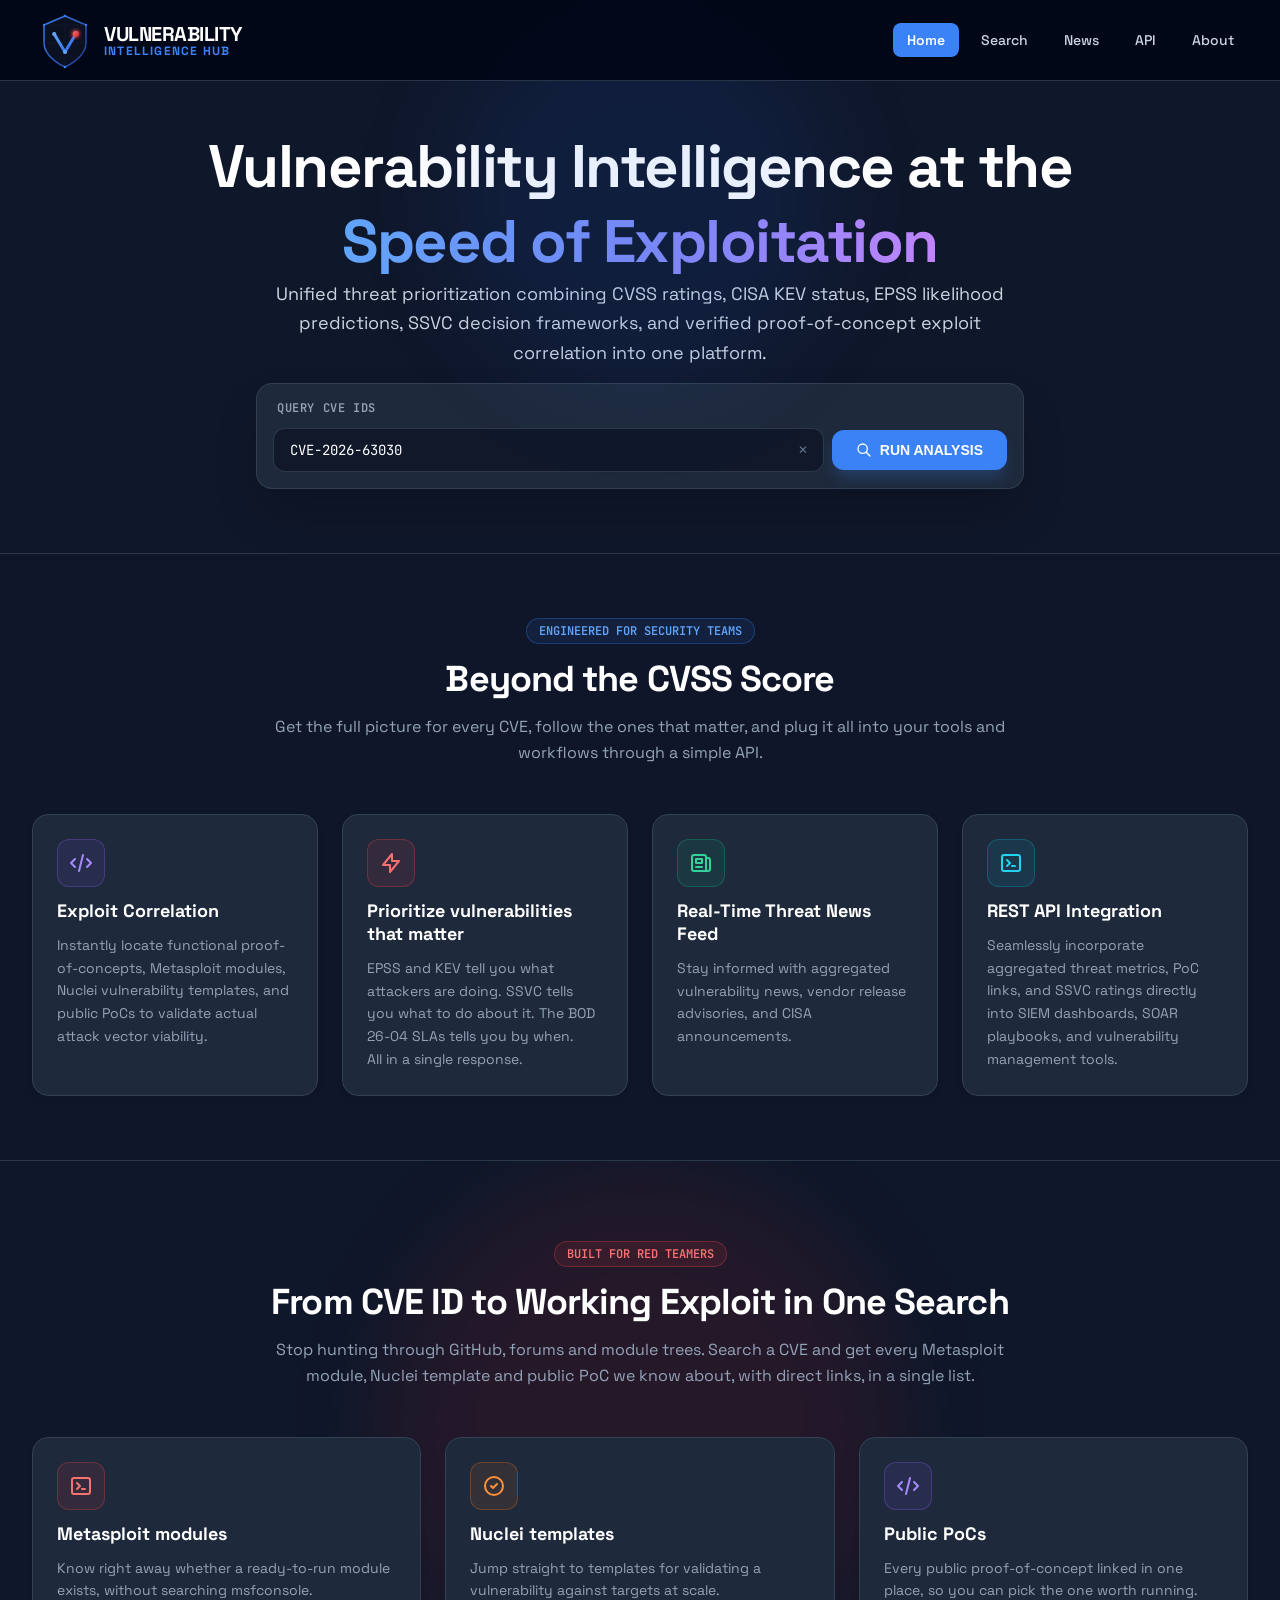
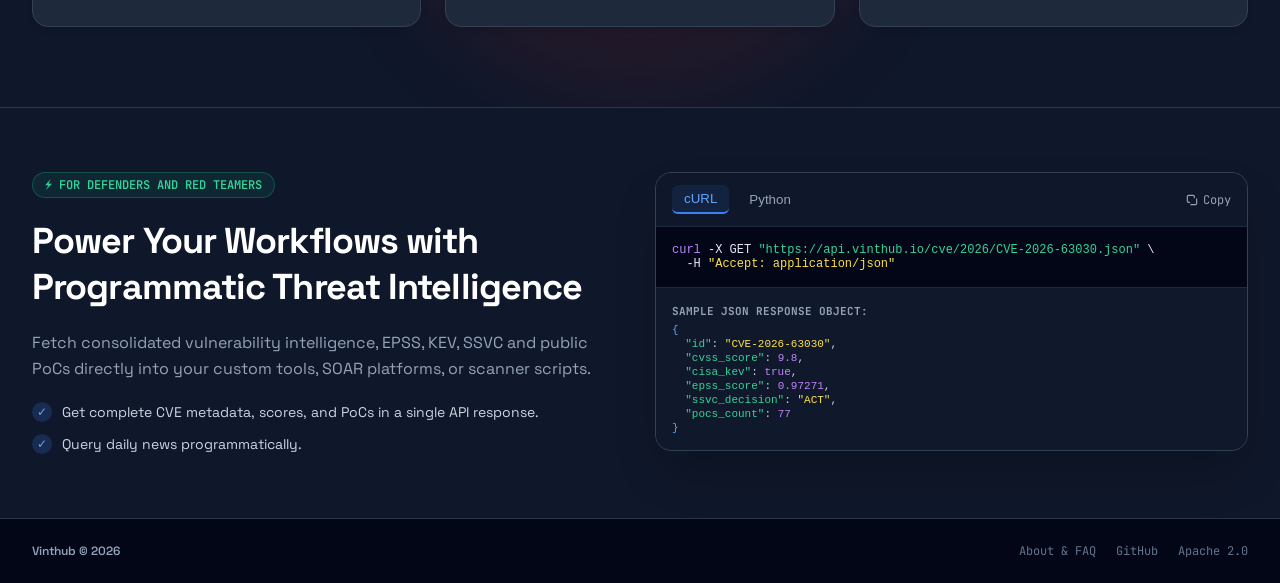
==== index.html @ 7b999d3b "Add files via upload" ====
<!DOCTYPE html>
<html lang="en">
<head>
    <meta charset="UTF-8">
    <meta name="viewport" content="width=device-width, initial-scale=1.0">
    <title>VintHub - Vulnerability Intelligence Hub</title>
    
    <!-- Google Fonts -->
    <link rel="preconnect" href="https://fonts.googleapis.com">
    <link rel="preconnect" href="https://fonts.gstatic.com" crossorigin>
    <link href="https://fonts.googleapis.com/css2?family=Inter:wght@300;400;500;600;700&family=JetBrains+Mono:wght@400;500;600&family=Space+Grotesk:wght@400;500;600;700;800&display=swap" rel="stylesheet">
    
    <!-- External Stylesheet -->
    <link rel="stylesheet" href="style.css">
</head>
<body class="custom-scrollbar" data-page="home">

    <!-- Header is now dynamically injected as the first child of body -->

    <main class="flex-grow">
        <!-- HERO SECTION -->
        <section class="hero-section">
            <!-- Background Accent Glow -->
            <div class="hero-glow"></div>

            <div class="hero-content">

                <!-- Main Headline -->
                <h1>
                    Vulnerability Intelligence at the <span class="gradient-text">Speed of Exploitation</span>
                </h1>

                <!-- Subtitle Benefits -->
                <p class="hero-subtitle">
                    Unified threat prioritization combining CVSS ratings, CISA KEV status, EPSS likelihood predictions, SSVC decision frameworks, and verified proof-of-concept exploit correlation into one platform.
                </p>

                <!-- Interactive Quick Search Bar -->
                <div id="search-section" class="search-section-wrap">
                    <div class="search-card glow-accent">
                        <label for="cve-search-input" class="search-label">
                            Query CVE IDs
                        </label>
                        
                        <div class="search-flex">
                            <div class="input-wrapper">
                                <input id="cve-search-input" type="text" 
                                    placeholder="Enter any text containing CVE IDs (e.g. CVE-2026-63030)..." 
                                    value="CVE-2026-63030"
                                    class="cve-input">
                                <button onclick="clearSearchInput()" class="clear-btn">
                                    ✕
                                </button>
                            </div>

                            <button onclick="executeAnalysis()" class="run-btn">
                                <svg fill="none" stroke="currentColor" viewBox="0 0 24 24">
                                    <path stroke-linecap="round" stroke-linejoin="round" stroke-width="2" d="M21 21l-6-6m2-5a7 7 0 11-14 0 7 7 0 0114 0z"/>
                                </svg>
                                <span>RUN ANALYSIS</span>
                            </button>
                        </div>
                    </div>
                </div>
            </div>
        </section>

        <!-- FEATURE & BENEFIT GRID (SECURITY TEAMS) -->
        <section class="features-section">
            <div class="section-container">
                
                <div class="section-header-center">
                    <div class="pill-badge pill-blue">ENGINEERED FOR SECURITY TEAMS</div>
                    <h2 class="section-title">Beyond the CVSS Score</h2>
                    <p class="section-desc">Get the full picture for every CVE, follow the ones that matter, and plug it all into your tools and workflows through a simple API.</p>
                </div>

                <div class="grid-4">

                    <div class="card">
                        <div class="card-icon icon-purple">
                            <svg fill="none" stroke="currentColor" viewBox="0 0 24 24"><path stroke-linecap="round" stroke-linejoin="round" stroke-width="2" d="M10 20l4-16m4 4l4 4-4 4M6 16l-4-4 4-4"/></svg>
                        </div>
                        <h3>Exploit Correlation</h3>
                        <p>
                            Instantly locate functional proof-of-concepts, Metasploit modules, Nuclei vulnerability templates, and public PoCs to validate actual attack vector viability.
                        </p>
                    </div>

                    <div class="card">
                        <div class="card-icon icon-red">
                            <svg fill="none" stroke="currentColor" viewBox="0 0 24 24"><path stroke-linecap="round" stroke-linejoin="round" stroke-width="2" d="M13 10V3L4 14h7v7l9-11h-7z"/></svg>
                        </div>
                        <h3>Prioritize vulnerabilities that matter</h3>
                        <p>
                            EPSS and KEV tell you what attackers are doing. SSVC tells you what to do about it. The BOD 26-04 SLAs tells you by when. <br>All in a single response.
                        </p>
                    </div>

                    <div class="card">
                        <div class="card-icon icon-emerald">
                            <svg fill="none" stroke="currentColor" viewBox="0 0 24 24"><path stroke-linecap="round" stroke-linejoin="round" stroke-width="2" d="M19 20H5a2 2 0 01-2-2V6a2 2 0 012-2h10a2 2 0 012 2v1m2 13a2 2 0 01-2-2V7m2 13a2 2 0 002-2V9a2 2 0 00-2-2h-2m-4-3H9M7 16h6M7 8h6v4H7V8z"/></svg>
                        </div>
                        <h3>Real-Time Threat News Feed</h3>
                        <p>
                            Stay informed with aggregated vulnerability news, vendor release advisories, and CISA announcements.
                        </p>
                    </div>

                    <div class="card">
                        <div class="card-icon icon-cyan">
                            <svg fill="none" stroke="currentColor" viewBox="0 0 24 24"><path stroke-linecap="round" stroke-linejoin="round" stroke-width="2" d="M8 9l3 3-3 3m5 0h3M5 20h14a2 2 0 002-2V6a2 2 0 00-2-2H5a2 2 0 00-2 2v12a2 2 0 002 2z"/></svg>
                        </div>
                        <h3>REST API Integration</h3>
                        <p>
                            Seamlessly incorporate aggregated threat metrics, PoC links, and SSVC ratings directly into SIEM dashboards, SOAR playbooks, and vulnerability management tools.
                        </p>
                    </div>

                </div>
            </div>
        </section>

        <!-- RED TEAM: EXPLOIT CORRELATION -->
        <section id="exploits-section" class="exploits-section">
            <div class="red-glow"></div>

            <div class="section-container" style="position: relative;">

                <div class="section-header-center">
                    <div class="pill-badge pill-red">
                        BUILT FOR RED TEAMERS
                    </div>

                    <h2 class="section-title">
                        From CVE ID to Working Exploit in One Search
                    </h2>

                    <p class="section-desc">
                        Stop hunting through GitHub, forums and module trees. Search a CVE and get every Metasploit module, Nuclei template and public PoC we know about, with direct links, in a single list.
                    </p>
                </div>

                <div class="grid-3">

                    <div class="card">
                        <div class="card-icon icon-red">
                            <svg fill="none" stroke="currentColor" viewBox="0 0 24 24"><path stroke-linecap="round" stroke-linejoin="round" stroke-width="2" d="M8 9l3 3-3 3m5 0h3M5 20h14a2 2 0 002-2V6a2 2 0 00-2-2H5a2 2 0 00-2 2v12a2 2 0 002 2z"/></svg>
                        </div>
                        <h3>Metasploit modules</h3>
                        <p>Know right away whether a ready-to-run module exists, without searching msfconsole.</p>
                    </div>

                    <div class="card">
                        <div class="card-icon icon-orange">
                            <svg fill="none" stroke="currentColor" viewBox="0 0 24 24"><path stroke-linecap="round" stroke-linejoin="round" stroke-width="2" d="M9 12l2 2 4-4m6 2a9 9 0 11-18 0 9 9 0 0118 0z"/></svg>
                        </div>
                        <h3>Nuclei templates</h3>
                        <p>Jump straight to templates for validating a vulnerability against targets at scale.</p>
                    </div>

                    <div class="card">
                        <div class="card-icon icon-purple">
                            <svg fill="none" stroke="currentColor" viewBox="0 0 24 24"><path stroke-linecap="round" stroke-linejoin="round" stroke-width="2" d="M10 20l4-16m4 4l4 4-4 4M6 16l-4-4 4-4"/></svg>
                        </div>
                        <h3>Public PoCs</h3>
                        <p>Every public proof-of-concept linked in one place, so you can pick the one worth running.</p>
                    </div>

                </div>

            </div>
        </section>

        <!-- REST API SECTION -->
        <section id="api-section" class="api-section">
            <div class="api-flex">
                
                <!-- Left Details -->
                <div class="api-left">
                    <div class="pill-badge pill-emerald">
                        ⚡ FOR DEFENDERS AND RED TEAMERS
                    </div>
                    
                    <h2 class="section-title">
                        Power Your Workflows with Programmatic Threat Intelligence
                    </h2>

                    <p class="section-desc">
                        Fetch consolidated vulnerability intelligence, EPSS, KEV, SSVC and public PoCs directly into your custom tools, SOAR platforms, or scanner scripts.
                    </p>

                    <ul>
                        <li>
                            <span class="check-circle">✓</span>
                            <span>Get complete CVE metadata, scores, and PoCs in a single API response.</span>
                        </li>
                        <li>
                            <span class="check-circle">✓</span>
                            <span>Query daily news programmatically.</span>
                        </li>
                    </ul>
                </div>

                <!-- Right Code Snippet Box -->
                <div class="api-right">
                    
                    <!-- Code Snippet Header / Tabs -->
                    <div class="code-header">
                        <div class="code-tabs">
                            <button onclick="switchApiTab('curl')" id="tab-curl" class="tab-btn active">cURL</button>
                            <button onclick="switchApiTab('python')" id="tab-python" class="tab-btn">Python</button>
                        </div>

                        <button onclick="copyCodeSnippet()" class="copy-btn">
                            <svg fill="none" stroke="currentColor" viewBox="0 0 24 24"><path stroke-linecap="round" stroke-linejoin="round" stroke-width="2" d="M8 16H6a2 2 0 01-2-2V6a2 2 0 012-2h8a2 2 0 012 2v2m-6 12h8a2 2 0 002-2v-8a2 2 0 00-2-h-8a2 2 0 00-2 2v8a2 2 0 002 2z"/></svg>
                            <span id="copy-code-text">Copy</span>
                        </button>
                    </div>

                    <!-- Code Snippet Blocks -->
                    <div class="code-body">
                        <!-- cURL Snippet -->
                        <pre id="code-curl"><code><span class="c-purple">curl</span> -X GET <span class="c-emerald">&quot;https://api.vinthub.io/cve/2026/CVE-2026-63030.json&quot;</span> \
  -H <span class="c-amber">&quot;Accept: application/json&quot;</span></code></pre>

                        <!-- Python Snippet -->
                        <pre id="code-python" class="hidden"><code><span class="c-purple">import</span> requests

cve_id = <span class="c-emerald">&quot;CVE-2026-63030&quot;</span>
url = <span class="c-emerald">f&quot;https://api.vinthub.io/cve/{cve_id.split('-')[1]}/{cve_id}.json&quot;</span>

response = requests.get(url)
data = response.json()

print(<span class="c-emerald">f&quot;SSVC Decision: {data['ssvc']['decision']}&quot;</span>)
print(<span class="c-emerald">f&quot;EPSS Probability: {data['epss']['score']}&quot;</span>)
print(<span class="c-emerald">f&quot;PoCs Found: {len(data['pocs'])}&quot;</span>)</code></pre>
                    </div>

                    <!-- JSON Sample Response Box -->
                    <div class="json-sample">
                        <div class="json-sample-title">SAMPLE JSON RESPONSE OBJECT:</div>
                        <div class="json-sample-content custom-scrollbar"><code><span class="c-blue">{</span>
  <span class="c-emerald">&quot;id&quot;</span>: <span class="c-amber">&quot;CVE-2026-63030&quot;</span>,
  <span class="c-emerald">&quot;cvss_score&quot;</span>: <span class="c-purple">9.8</span>,
  <span class="c-emerald">&quot;cisa_kev&quot;</span>: <span class="c-purple">true</span>,
  <span class="c-emerald">&quot;epss_score&quot;</span>: <span class="c-purple">0.97271</span>,
  <span class="c-emerald">&quot;ssvc_decision&quot;</span>: <span class="c-amber">&quot;ACT&quot;</span>,
  <span class="c-emerald">&quot;pocs_count&quot;</span>: <span class="c-purple">77</span>
<span class="c-blue">}</span></code></div>
                    </div>

                </div>

            </div>
        </section>

    </main>

    <!-- DYNAMIC FOOTER CONTAINER -->
    <div id="footer-container"></div>

    <!-- External Script -->
    <script src="script.js"></script>
</body>
</html>
---- style.css ----
:root {
    --brand-main: #0f172a;
    --brand-header: #020617;
    --brand-card: #1e293b;
    --brand-card-hover: #24334a;
    --brand-input: #334155;
    --brand-border: #334155;
    --brand-accent: #3b82f6;
    --brand-accent-hover: #2563eb;
    --brand-purple: #8b5cf6;
    --brand-green: #10b981;
    --brand-green-dark: #059669;
    --brand-critical: #450a0a;
    --brand-high: #dc2626;
    --brand-medium: #f97316;
    --brand-low: #eab308;
    --brand-none: #38bdf8;
    
    --accent: var(--brand-accent);
    --text-muted: #94a3b8;
}

* {
    box-sizing: border-box;
    margin: 0;
    padding: 0;
}

body {
    background-color: var(--brand-main);
    color: #f1f5f9;
    font-family: 'Space Grotesk', system-ui, -apple-system, sans-serif;
    min-height: 100vh;
    display: flex;
    flex-direction: column;
    -webkit-font-smoothing: antialiased;
}

::selection {
    background-color: var(--brand-accent);
    color: #ffffff;
}

/* Scrollbar */
.custom-scrollbar::-webkit-scrollbar {
    width: 6px;
    height: 6px;
}
.custom-scrollbar::-webkit-scrollbar-track {
    background: var(--brand-main);
}
.custom-scrollbar::-webkit-scrollbar-thumb {
    background: var(--brand-border);
    border-radius: 4px;
}
.custom-scrollbar::-webkit-scrollbar-thumb:hover {
    background: #475569;
}

/* Glow effects */
.glow-accent {
    box-shadow: 0 0 25px -5px rgba(59, 130, 246, 0.25);
}
.glow-critical {
    box-shadow: 0 0 25px -5px rgba(220, 38, 38, 0.35);
}

/* Header */
header {
    position: sticky;
    top: 0;
    z-index: 50;
    background-color: rgba(2, 6, 23, 0.9);
    border-bottom: 1px solid rgba(51, 65, 85, 0.8);
    backdrop-filter: blur(12px);
}
.header-inner {
    max-width: 80rem;
    margin: 0 auto;
    padding: 0 1rem;
    height: 5rem;
    display: flex;
    align-items: center;
    justify-content: space-between;
}
@media (min-width: 640px) {
    .header-inner { padding: 0 1.5rem; }
}
@media (min-width: 1024px) {
    .header-inner { padding: 0 2rem; }
}

.brand-logo {
    display: flex;
    align-items: center;
    gap: 0.75rem;
    text-decoration: none;
    outline: none;
    transition: transform 0.2s ease, filter 0.2s ease;
}
.brand-logo:hover {
    transform: translateY(-1px);
    filter: brightness(1.15);
}
.brand-logo img {
    height: 60px;
    width: auto;
}
.brand-title-group {
    display: flex;
    flex-direction: column;
}
.brand-title {
    font-weight: 800;
    font-size: 1rem;
    letter-spacing: -0.025em;
    color: #ffffff;
    transition: color 0.2s;
}
@media (min-width: 640px) {
    .brand-title { font-size: 1.25rem; }
}
.brand-subtitle {
    font-size: 0.75rem;
    letter-spacing: 0.1em;
    color: var(--brand-accent);
    text-transform: uppercase;
    font-weight: 700;
    margin-top: -0.25rem;
}

nav.main-nav {
    display: flex;
    align-items: center;
    gap: 0.5rem;
}
.nav-link {
    padding: 0.5rem 0.875rem;
    border-radius: 0.5rem;
    font-size: 0.875rem;
    font-weight: 500;
    color: #cbd5e1;
    text-decoration: none;
    transition: all 0.2s;
}
.nav-link:hover {
    color: #ffffff;
    background-color: rgba(51, 65, 85, 0.6);
}
.nav-link.active-nav {
    background-color: var(--brand-accent);
    color: #ffffff;
    font-weight: 600;
    box-shadow: 0 1px 2px 0 rgba(0, 0, 0, 0.05);
}

.tag-new {
    display: inline-flex;
    align-items: center;
    padding: 0.125rem 0.375rem;
    border-radius: 0.25rem;
    font-size: 10px;
    font-weight: 700;
    background-color: rgba(16, 185, 129, 0.2);
    color: #34d399;
    border: 1px solid rgba(16, 185, 129, 0.3);
    margin-left: 0.375rem;
}

/* Main Sections */
main { flex-grow: 1; }

.hero-section {
    position: relative;
    padding-top: 3rem;
    padding-bottom: 4rem;
    padding-left: 1rem;
    padding-right: 1rem;
    max-width: 80rem;
    margin: 0 auto;
}
@media (min-width: 640px) {
    .hero-section { padding-left: 1.5rem; padding-right: 1.5rem; }
}
@media (min-width: 1024px) {
    .hero-section { padding-left: 2rem; padding-right: 2rem; }
}

.hero-glow {
    position: absolute;
    top: 25%;
    left: 50%;
    transform: translate(-50%, -50%);
    width: 24rem;
    height: 24rem;
    background-color: rgba(37, 99, 235, 0.1);
    border-radius: 9999px;
    filter: blur(48px);
    pointer-events: none;
}

.hero-content {
    text-align: center;
    max-width: 56rem;
    margin: 0 auto;
}
.hero-content > * + * {
    margin-top: 1.5rem;
}

h1 {
    font-size: 1.875rem;
    font-weight: 800;
    letter-spacing: -0.025em;
    color: #ffffff;
    line-height: 1.25;
}
@media (min-width: 640px) {
    h1 { font-size: 3rem; }
}
@media (min-width: 1024px) {
    h1 { font-size: 3.75rem; }
}

.gradient-text {
    background: linear-gradient(to right, #60a5fa, #818cf8, #c084fc);
    -webkit-background-clip: text;
    -webkit-text-fill-color: transparent;
}

.hero-subtitle {
    font-size: 1rem;
    color: #cbd5e1;
    line-height: 1.625;
    max-width: 48rem;
    margin: 0 auto;
}
@media (min-width: 640px) {
    .hero-subtitle { font-size: 1.125rem; }
}

/* Home Search Box Styles */
.search-section-wrap {
    padding-top: 1rem;
    max-width: 48rem;
    margin: 0 auto;
    text-align: left;
}
.search-card {
    background-color: var(--brand-card);
    padding: 0.75rem;
    border-radius: 1rem;
    border: 1px solid rgba(51, 65, 85, 0.9);
    box-shadow: 0 25px 50px -12px rgba(0, 0, 0, 0.25);
}
@media (min-width: 640px) {
    .search-card { padding: 1rem; }
}
.search-card > * + * {
    margin-top: 0.75rem;
}

.search-label {
    display: block;
    font-size: 0.75rem;
    font-family: 'JetBrains Mono', monospace;
    font-weight: 600;
    text-transform: uppercase;
    letter-spacing: 0.05em;
    color: #94a3b8;
    padding: 0 0.25rem;
}

.search-flex {
    display: flex;
    flex-direction: column;
    gap: 0.5rem;
    align-items: stretch;
}
@media (min-width: 640px) {
    .search-flex { 
        flex-direction: row; 
        align-items: center; 
    }
}

.input-wrapper {
    position: relative;
    flex-grow: 1;
}
.cve-input {
    width: 100%;
    background-color: rgba(15, 23, 42, 0.9);
    border: 1px solid rgba(51, 65, 85, 0.8);
    border-radius: 0.75rem;
    padding: 0.75rem 2.75rem 0.75rem 1rem;
    font-size: 0.875rem;
    color: #ffffff;
    font-family: 'JetBrains Mono', monospace;
    outline: none;
    transition: all 0.2s;
}
.cve-input::placeholder {
    color: #64748b;
}
.cve-input:focus {
    box-shadow: 0 0 0 2px var(--brand-accent);
    border-color: transparent;
}

.clear-btn {
    position: absolute;
    right: 0.75rem;
    top: 50%;
    transform: translateY(-50%);
    background: none;
    border: none;
    color: #64748b;
    cursor: pointer;
    font-size: 0.75rem;
    padding: 0.25rem;
    z-index: 10;
}
.clear-btn:hover {
    color: #cbd5e1;
}

.run-btn {
    padding: 0.75rem 1.5rem;
    border-radius: 0.75rem;
    background-color: var(--brand-accent);
    color: #ffffff;
    font-weight: 600;
    font-size: 0.875rem;
    border: none;
    cursor: pointer;
    box-shadow: 0 10px 15px -3px rgba(59, 130, 246, 0.25);
    display: flex;
    align-items: center;
    justify-content: center;
    gap: 0.5rem;
    transition: all 0.2s;
    flex-shrink: 0;
}
.run-btn:hover {
    background-color: var(--brand-accent-hover);
}
.run-btn:active {
    transform: scale(0.95);
}
.run-btn svg {
    width: 1rem;
    height: 1rem;
}

.container { 
    max-width: 1000px; 
    margin: 2rem auto; 
    background: var(--brand-card); 
    padding: 2.5rem; 
    border-radius: 12px; 
    box-shadow: 0 25px 50px -12px rgba(0,0,0,0.5); 
    margin-bottom: 3rem;
    border: 1px solid var(--brand-border);
}

.search-container { 
    max-width: 98%; 
    margin: 2rem auto; 
    background: var(--brand-card); 
    padding: 1.5rem; 
    border-radius: 1rem; 
    box-shadow: 0 25px 50px -12px rgba(0,0,0,0.5); 
    border: 1px solid var(--brand-border);
    overflow-x: hidden; 
}

.container textarea { 
    width: 100%; 
    height: 90px; 
    padding: 1rem; 
    background: var(--brand-input);
    border: 1px solid var(--brand-border);
    border-radius: 0.75rem; 
    font-family: 'JetBrains Mono', monospace; 
    color: #ffffff;
    box-sizing: border-box; 
    margin-bottom: 1.5rem; 
    transition: border-color 0.2s; 
    font-size: 0.875rem; 
}
.container textarea:focus { outline: none; border-color: var(--brand-accent); }

.toolbar { 
    display: flex; 
    gap: 12px; 
    margin-bottom: 1.5rem; 
    align-items: center; 
    flex-wrap: wrap; 
    background: var(--brand-main); 
    padding: 1rem; 
    border-radius: 0.75rem; 
    border: 1px solid var(--brand-border);
}

.filter-box { 
    padding: 0.6rem 1rem; 
    background: var(--brand-input);
    border: 1px solid var(--brand-border);
    border-radius: 0.5rem; 
    flex-grow: 1; 
    font-size: 0.875rem; 
    color: white;
}
.filter-box:focus { outline: none; border-color: var(--brand-accent); }

.toolbar button { 
    padding: 0.7rem 1.4rem; 
    border-radius: 0.5rem; 
    border: none; 
    font-weight: 700; 
    cursor: pointer; 
    transition: all 0.2s; 
    font-size: 0.85rem; 
    text-transform: uppercase; 
    letter-spacing: 0.025em; 
    font-family: 'Space Grotesk', system-ui, sans-serif;
}
.btn-primary { background: var(--brand-accent); color: white; }
.btn-export { background: var(--brand-green-dark); color: white; }
.btn-link { background: var(--brand-purple); color: white; }
.toolbar button:hover { filter: brightness(1.2); transform: translateY(-1px); }

.btn-action { 
    font-size: 10px; 
    padding: 5px 8px; 
    text-decoration: none; 
    display: inline-block; 
    border-radius: 4px; 
    font-weight: 700; 
    margin-right: 4px; 
    margin-bottom: 4px; 
    transition: all 0.2s; 
    border: 1px solid rgba(255,255,255,0.1);
    white-space: nowrap; 
    color: white;
}
.btn-nvd { background: #475569; color: white; }
.btn-cve { background: #312e81; color: #c7d2fe; }
.btn-kev-link { background: #7f1d1d; color: #fecaca; }
.btn-action:hover { transform: translateY(-2px); box-shadow: 0 4px 6px rgba(0,0,0,0.3); }

.no-break { word-break: normal; overflow-wrap: normal; hyphens: none; }

table { 
    width: 100%; 
    border-collapse: collapse; 
    table-layout: fixed; 
}
th { 
    background: var(--brand-main); 
    text-align: left; 
    padding: 12px 10px; 
    font-size: 0.7rem; 
    cursor: pointer; 
    border-bottom: 2px solid var(--brand-border); 
    user-select: none; 
    color: #94a3b8; 
    text-transform: uppercase; 
    letter-spacing: 0.05em; 
}
th:hover { color: var(--brand-accent); }
td { 
    padding: 12px 10px; 
    font-size: 0.8rem; 
    border-bottom: 1px solid var(--brand-border); 
    vertical-align: top; 
    color: #f1f5f9;
    word-break: break-all;
    white-space: normal;
    overflow-wrap: break-word;
}
tr:hover { background-color: var(--brand-card); }

.badge { padding: 4px 8px; border-radius: 4px; font-weight: 800; font-size: 0.65rem; color: #fff; text-transform: uppercase; display: inline-block; white-space: nowrap; }
.sev-CRITICAL { background: var(--brand-critical); color: #FFF; }
.sev-HIGH { background: var(--brand-high); color: #FFF; }
.sev-MEDIUM { background: var(--brand-medium); color: #FFF; }
.sev-LOW { background: var(--brand-low); }
.sev-N\/A, .sev-UNKNOWN, .sev-UNDEFINED { background: var(--brand-none); }

.ssvc-T { background: var(--brand-low);}
.ssvc-R { background: var(--brand-medium); }
.ssvc-A { background: var(--brand-high); }
.ssvc-C { background: var(--brand-critical); }

.kev-warning { color: #fecaca; font-weight: 800; background: #7f1d1d; padding: 2px 6px; border-radius: 4px; border: 1px solid #991b1b; font-size: 10px; white-space: nowrap; display: block; margin-bottom: 4px; width: fit-content; }
.ransom-badge { color: #fff; font-weight: 800; background: #450a0a; padding: 2px 6px; border-radius: 4px; border: 1px solid #7f1d1d; font-size: 9px; white-space: nowrap; display: block; width: fit-content; letter-spacing: 0.05em; }

.poc-btn { 
    display: inline-flex; 
    align-items: center; 
    justify-content: center; 
    background: #4c0519; 
    color: #fda4af; 
    border: 1px solid #881337; 
    padding: 3px 6px; 
    border-radius: 4px; 
    text-decoration: none; 
    font-size: 10px; 
    font-weight: 700; 
    margin: 0 2px 2px 0; 
    white-space: nowrap;
}
.poc-btn:hover { background: #881337; color: white; }

.vector-cell { font-family: 'JetBrains Mono', monospace; font-size: 9px; color: #94a3b8; line-height: 1.3; }

.cwe-link, .capec-link { 
    font-family: 'JetBrains Mono', monospace; 
    font-size: 0.75rem; 
    color: #a5b4fc; 
    text-decoration: none; 
    font-weight: 600;
}
.cwe-link:hover, .capec-link:hover { text-decoration: underline; color: var(--brand-accent); }

/* Modal Styles */
.modal {
    display: none; 
    position: fixed; 
    z-index: 2000; 
    left: 0; top: 0; width: 100%; height: 100%; 
    background-color: rgba(0,0,0,0.8);
    backdrop-filter: blur(4px);
}
.modal-content {
    background-color: var(--brand-card);
    margin: 10% auto;
    padding: 20px;
    border: 1px solid var(--brand-border);
    width: 50%;
    border-radius: 1rem;
    box-shadow: 0 25px 50px -12px rgba(0,0,0,0.5);
}
.modal-header {
    display: flex;
    justify-content: space-between;
    align-items: center;
    border-bottom: 1px solid var(--brand-border);
    padding-bottom: 10px;
    margin-bottom: 20px;
}
.modal-header h2 { margin: 0; font-size: 1.2rem; color: var(--brand-accent); }
.close-modal { color: #94a3b8; font-size: 28px; font-weight: bold; cursor: pointer; }
.close-modal:hover { color: white; }
.modal-body { display: flex; flex-wrap: wrap; gap: 8px; max-height: 60vh; overflow-y: auto; }

.products-cell { position: relative; }
.products-text.truncated {
    display: -webkit-box;
    -webkit-line-clamp: 5;
    -webkit-box-orient: vertical;
    overflow: hidden;
}
.toggle-products {
    color: var(--brand-accent);
    cursor: pointer;
    font-size: 0.7rem;
    font-weight: 700;
    text-transform: uppercase;
    display: block;
    margin-top: 4px;
}
.toggle-products:hover { text-decoration: underline; }

/* Sections & Grids */
.features-section {
    padding: 4rem 0;
    background-color: rgba(15, 23, 42, 0.6);
    border-top: 1px solid rgba(51, 65, 85, 0.8);
    border-bottom: 1px solid rgba(51, 65, 85, 0.8);
}
.section-container {
    max-width: 80rem;
    margin: 0 auto;
    padding: 0 1rem;
}
@media (min-width: 640px) {
    .section-container { padding: 0 1.5rem; }
}
@media (min-width: 1024px) {
    .section-container { padding: 0 2rem; }
}
.section-container > * + * {
    margin-top: 3rem;
}

.section-header-center {
    text-align: center;
    max-width: 48rem;
    margin: 0 auto;
}
.section-header-center > * + * {
    margin-top: 0.75rem;
}

.pill-badge {
    display: inline-flex;
    align-items: center;
    gap: 0.5rem;
    padding: 0.25rem 0.75rem;
    border-radius: 9999px;
    font-size: 0.75rem;
    font-family: 'JetBrains Mono', monospace;
    font-weight: 600;
    margin: 0 auto;
}
.pill-blue {
    background-color: rgba(59, 130, 246, 0.1);
    border: 1px solid rgba(59, 130, 246, 0.3);
    color: #60a5fa;
}
.pill-red {
    background-color: rgba(239, 68, 68, 0.1);
    border: 1px solid rgba(239, 68, 68, 0.3);
    color: #f87171;
}
.pill-emerald {
    background-color: rgba(16, 185, 129, 0.1);
    border: 1px solid rgba(16, 185, 129, 0.3);
    color: #34d399;
}

h2.section-title {
    font-size: 1.5rem;
    font-weight: 800;
    color: #ffffff;
    letter-spacing: -0.025em;
}
@media (min-width: 640px) {
    h2.section-title { font-size: 2.25rem; }
}

.section-desc {
    font-size: 0.875rem;
    color: #94a3b8;
    line-height: 1.625;
}
@media (min-width: 640px) {
    .section-desc { font-size: 1rem; }
}

.grid-4 {
    display: grid;
    grid-template-columns: 1fr;
    gap: 1.5rem;
}
@media (min-width: 768px) {
    .grid-4 { grid-template-columns: repeat(2, 1fr); }
}
@media (min-width: 1024px) {
    .grid-4 { grid-template-columns: repeat(4, 1fr); }
}

.grid-3 {
    display: grid;
    grid-template-columns: 1fr;
    gap: 1.5rem;
}
@media (min-width: 768px) {
    .grid-3 { grid-template-columns: repeat(3, 1fr); }
}

.card {
    background-color: var(--brand-card);
    padding: 1.5rem;
    border-radius: 1rem;
    border: 1px solid var(--brand-border);
    box-shadow: 0 4px 6px -1px rgba(0, 0, 0, 0.1);
    transition: border-color 0.2s;
}
.card:hover {
    border-color: #475569;
}
.card > * + * {
    margin-top: 0.75rem;
}

.card-icon {
    width: 3rem;
    height: 3rem;
    border-radius: 0.75rem;
    display: flex;
    align-items: center;
    justify-content: center;
}
.card-icon svg {
    width: 1.5rem;
    height: 1.5rem;
}
.icon-purple { background-color: rgba(139, 92, 246, 0.1); border: 1px solid rgba(139, 92, 246, 0.3); color: #a78bfa; }
.icon-red { background-color: rgba(239, 68, 68, 0.1); border: 1px solid rgba(239, 68, 68, 0.3); color: #f87171; }
.icon-emerald { background-color: rgba(16, 185, 129, 0.1); border: 1px solid rgba(16, 185, 129, 0.3); color: #34d399; }
.icon-cyan { background-color: rgba(6, 182, 212, 0.1); border: 1px solid rgba(6, 182, 212, 0.3); color: #22d3ee; }
.icon-orange { background-color: rgba(249, 115, 22, 0.1); border: 1px solid rgba(249, 115, 22, 0.3); color: #fb923c; }

.card h3 {
    font-size: 1.125rem;
    font-weight: 700;
    color: #ffffff;
}
.card p {
    font-size: 0.75rem;
    color: #94a3b8;
    line-height: 1.625;
}
@media (min-width: 640px) {
    .card p { font-size: 0.875rem; }
}

/* Red Team Section */
.exploits-section {
    position: relative;
    padding: 5rem 0;
    overflow: hidden;
    border-bottom: 1px solid rgba(51, 65, 85, 0.8);
}
.red-glow {
    position: absolute;
    top: 50%;
    left: 50%;
    transform: translate(-50%, -50%);
    width: 32rem;
    height: 32rem;
    background-color: rgba(220, 38, 38, 0.1);
    border-radius: 9999px;
    filter: blur(48px);
    pointer-events: none;
}

/* API Section */
.api-section {
    padding: 4rem 1rem;
    max-width: 80rem;
    margin: 0 auto;
}
@media (min-width: 640px) {
    .api-section { padding-left: 1.5rem; padding-right: 1.5rem; }
}
@media (min-width: 1024px) {
    .api-section { padding-left: 2rem; padding-right: 2rem; }
}
.api-flex {
    display: flex;
    flex-direction: column;
    gap: 2rem;
    align-items: flex-start;
}
@media (min-width: 1024px) {
    .api-flex {
        flex-direction: row;
        align-items: flex-start;
        justify-content: space-between;
    }
}

.api-left {
    flex: 1;
}
.api-left > * + * {
    margin-top: 1.25rem;
}
.api-left ul {
    list-style: none;
    display: flex;
    flex-direction: column;
    gap: 0.75rem;
    font-size: 0.875rem;
    color: #cbd5e1;
}
.api-left li {
    display: flex;
    align-items: center;
    gap: 0.625rem;
}
.check-circle {
    width: 1.25rem;
    height: 1.25rem;
    border-radius: 9999px;
    background-color: rgba(59, 130, 246, 0.2);
    color: #60a5fa;
    display: flex;
    align-items: center;
    justify-content: center;
    font-size: 0.75rem;
    font-weight: 700;
    flex-shrink: 0;
}

.api-right {
    flex: 1;
    width: 100%;
    background-color: var(--brand-card);
    border-radius: 1rem;
    border: 1px solid var(--brand-border);
    overflow: hidden;
    box-shadow: 0 25px 50px -12px rgba(0, 0, 0, 0.25);
}

.code-header {
    background-color: #0f172a;
    padding: 0.75rem 1rem;
    border-bottom: 1px solid #1e293b;
    display: flex;
    align-items: center;
    justify-content: space-between;
}
.code-tabs {
    display: flex;
    align-items: center;
    gap: 0.5rem;
    font-family: 'JetBrains Mono', monospace;
    font-size: 0.75rem;
}
.tab-btn {
    padding: 0.375rem 0.75rem;
    border-radius: 0.375rem;
    background: transparent;
    border: none;
    color: #94a3b8;
    cursor: pointer;
    transition: color 0.2s;
}
.tab-btn:hover {
    color: #ffffff;
}
.tab-btn.active {
    border-bottom: 2px solid var(--brand-accent);
    color: #60a5fa;
    background-color: rgba(59, 130, 246, 0.1);
}

.faq-ul {
    color: var(--text-muted);
    margin-left: 25px;
    margin-top: 10px;
}

.faq-li {
    margin-bottom: 5px;
}

.copy-btn {
    font-size: 0.75rem;
    color: #94a3b8;
    background: none;
    border: none;
    cursor: pointer;
    display: flex;
    align-items: center;
    gap: 0.25rem;
    font-family: 'JetBrains Mono', monospace;
    transition: color 0.2s;
}
.copy-btn:hover {
    color: #ffffff;
}
.copy-btn svg {
    width: 0.875rem;
    height: 0.875rem;
}

.code-body {
    padding: 1rem;
    background-color: #020617;
    font-family: 'JetBrains Mono', monospace;
    font-size: 0.75rem;
    overflow-x: auto;
    color: #e2e8f0;
}
.code-body pre {
    white-space: pre;
}
.code-body pre > * + * {
    margin-top: 0.25rem;
}

.json-sample {
    border-top: 1px solid #1e293b;
    background-color: rgba(15, 23, 42, 0.9);
    padding: 1rem;
    font-family: 'JetBrains Mono', monospace;
    font-size: 11px;
}
.json-sample-title {
    color: #94a3b8;
    font-weight: 700;
    margin-bottom: 0.25rem;
}
.json-sample-content {
    color: #cbd5e1;
    max-height: 8rem;
    overflow-y: auto;
    white-space: pre;
}

/* Snippet syntax colors */
.c-purple { color: #c084fc; }
.c-emerald { color: #34d399; }
.c-amber { color: #fde047; }
.c-blue { color: #60a5fa; }

/* Toast Component */
.toast {
    position: fixed;
    bottom: 1.25rem;
    right: 1.25rem;
    z-index: 50;
    background-color: #1e293b;
    color: #ffffff;
    font-family: 'JetBrains Mono', monospace;
    font-size: 0.75rem;
    padding: 0.75rem 1rem;
    border-radius: 0.75rem;
    border: 1px solid #334155;
    box-shadow: 0 25px 50px -12px rgba(0, 0, 0, 0.25);
    transition: all 0.3s ease;
    transform: translateY(0.5rem);
    opacity: 1;
}

/* Footer */
footer {
    background-color: #020617;
    border-top: 1px solid rgba(51, 65, 85, 0.8);
    padding: 1.5rem 0;
    color: #64748b;
    font-size: 0.75rem;
}
.footer-inner {
    max-width: 80rem;
    margin: 0 auto;
    padding: 0 1rem;
    display: flex;
    flex-direction: column;
    align-items: center;
    justify-content: space-between;
    gap: 0.75rem;
}
@media (min-width: 640px) {
    .footer-inner {
        flex-direction: row;
        padding: 0 1.5rem;
    }
}
@media (min-width: 1024px) {
    .footer-inner { padding: 0 2rem; }
}
.footer-brand {
    font-weight: 600;
    color: #94a3b8;
}
.footer-nav {
    display: flex;
    align-items: center;
    gap: 1.25rem;
    font-family: 'JetBrains Mono', monospace;
}
.footer-nav a {
    color: #64748b;
    text-decoration: none;
    transition: color 0.2s;
}
.footer-nav a:hover {
    color: #ffffff;
}

.hidden { display: none !important; }

.dashboard { max-width: 1200px; margin: 2rem auto; padding: 0 2rem; display: none; grid-template-columns: repeat(6, 1fr); gap: 1.5rem; }
.span-05 { grid-column: span 1; }
.span-1 { grid-column: span 2; }
.span-15 { grid-column: span 3; }
.span-2 { grid-column: span 4; }
.span-25 { grid-column: span 5; }
.span-3 { grid-column: span 6; }

.label { color: #94a3b8; font-size: 0.75rem; text-transform: uppercase; letter-spacing: 0.05em; margin-bottom: 0.5rem; display: block; font-weight: 700; }
.value { font-size: 1.1rem; font-weight: 600; }
.hero-id { font-size: 2.5rem; font-weight: 800; color: var(--brand-accent); margin: 0; }
.badge-large { padding: 8px 16px; border-radius: 6px; font-weight: 800; font-size: 1rem; display: inline-block; margin-top: 10px; text-transform: uppercase; }

.vector-box { background: #0f172a; padding: 12px; border-radius: 6px; font-family: 'JetBrains Mono', monospace; font-size: 0.85rem; color: #94a3b8; border: 1px solid var(--brand-border); word-break: break-all; margin-top: 10px; }

.metrics-grid-cvss { display: grid; grid-template-columns: repeat(auto-fill, minmax(190px, 1fr)); gap: 10px; margin-top: 15px; }
.metrics-grid { display: grid; grid-template-columns: repeat(auto-fill, minmax(80px, 1fr)); gap: 10px; margin-top: 15px; }
.metric-item { background: rgba(0,0,0,0.2); padding: 8px; border-radius: 4px; border-left: 3px solid var(--brand-accent); }
.metric-label { font-size: 10px; color: #94a3b8; text-transform: uppercase; }
.metric-val { font-size: 12px; font-weight: bold; }

.ref-list { list-style: none; padding: 0; margin: 10px 0; max-height: 200px; overflow-y: auto; }
.ref-list li { margin-bottom: 6px; font-size: 0.85rem; border-bottom: 1px solid var(--brand-border); padding-bottom: 4px; }
.ref-list a { color: var(--brand-accent); text-decoration: none; word-break: break-all; }

.poc-grid { display: flex; flex-wrap: wrap; gap: 8px; margin-top: 10px; }
.poc-link { background: #4c0519; color: #fda4af; border: 1px solid #881337; padding: 8px 12px; border-radius: 6px; text-decoration: none; font-weight: 700; font-size: 0.8rem; }

/* KEV Alert Section */
.kev-alert { background: #450a0a; border: 2px solid #991b1b; color: white; padding: 1rem; border-radius: 8px; margin-bottom: 1.5rem; display: none; align-items: center; justify-content: space-between; }

#kevRansomware { 
    display: none; 
    align-items: center; 
    gap: 10px; 
    background: #a12e2e; 
    color: white; 
    padding: 8px 12px; 
    border-radius: 4px; 
    font-weight: 900; 
    font-size: 1rem; 
    border: 1px solid #000;
}

#loading { text-align: center; padding: 5rem; color: #94a3b8; }

.weakness-item { margin-bottom: 12px; }
.weakness-desc { font-size: 0.9rem; color: #cbd5e1; margin-top: 2px; line-height: 1.4; font-weight: 500; }

.articles-section { background: rgba(0,0,0,0.15); padding: 1rem; border-radius: 8px; border-left: 3px solid var(--brand-accent); }
.articles-label { font-size: 0.8rem; text-transform: uppercase; color: #94a3b8; font-weight: 700; margin-bottom: 0.75rem; }
.article-list { list-style: none; padding: 0; margin: 0; display: flex; flex-direction: column; gap: 0.6rem; }
.article-list li { display: flex; align-items: baseline; gap: 0.75rem; font-size: 0.95rem; line-height: 1.4; }
.article-date { color: #94a3b8; font-size: 0.8rem; white-space: nowrap; font-family: monospace; }
.article-list a { color: #e2e8f0; text-decoration: none; font-weight: 500; }
.article-list a:hover { color: var(--brand-accent); text-decoration: underline; }

.json-key { color: #93c5fd; }
.json-string { color: #a7f3d0; }
.json-number { color: #fde047; }
.json-boolean { color: #f9a8d4; }
.json-null { color: #fca5a5; }

/* Custom Dropdown & Input Styling */
#vcProduct {
    width: 100%;
    padding: 8px 12px;
    background: var(--brand-input);
    color: #f1f5f9;
    border: 1px solid var(--brand-border);
    border-radius: 6px;
    font-size: 0.85rem;
    outline: none;
    font-family: 'Space Grotesk', system-ui, sans-serif;
}
#vcProduct option {
    background-color: var(--brand-card);
    color: #f1f5f9;
}
#vcVersion {
    width: 93%;
    padding: 8px 12px;
    background: var(--brand-input);
    color: #f1f5f9;
    border: 1px solid var(--brand-border);
    border-radius: 6px;
    font-size: 0.85rem;
    outline: none;
    font-family: 'Space Grotesk', system-ui, sans-serif;
}
#vcVersion::placeholder {
    color: #94a3b8;
}

/* Rendering for BOD 26-04 table */
.card table, .card tr, .card th, .card td {
    border: none !important;
    background: transparent !important;
    box-shadow: none !important;
}
.card tr:hover {
    background-color: transparent !important;
}
.card td {
    padding: 2px 4px !important;
}

/* About Page & FAQ Specific Styles */
.subtitle {
    color: var(--text-muted);
    text-decoration: none;
    font-size: 0.9rem;
    font-weight: 500;
}

.faq-item {
    margin-bottom: 2rem;
    padding-bottom: 1.5rem;
    border-bottom: 1px solid rgba(255,255,255,0.05);
}

.faq-question {
    font-weight: 700;
    color: var(--accent);
    margin-bottom: 0.5rem;
    display: block;
}

.faq-answer {
    color: var(--text-muted);
    font-size: 0.95rem;
}

.logic-box {
    background: #0f172a;
    padding: 1rem;
    border-radius: 8px;
    border-left: 4px solid var(--accent);
    margin: 1rem 0;
}

.logic-title {
    font-weight: 800;
    font-size: 0.8rem;
    text-transform: uppercase;
    margin-bottom: 0.5rem;
    display: block;
}

/* --- News Page Styles --- */
.news-card { 
    background: var(--brand-card); 
    border: 1px solid var(--brand-border); 
    border-radius: 12px; 
    padding: 1.5rem; 
    box-shadow: 0 4px 6px -1px rgba(0, 0, 0, 0.1); 
    display: flex;
    flex-direction: column;
    gap: 1.2rem;
}

/* --- Restore News Page Specific Link & Vector Consistency --- */
.news-card a {
    text-decoration: none;
}

.news-card .vector-box {
    background: #0f172a;
    padding: 8px 12px;
    border-radius: 6px;
    font-family: 'JetBrains Mono', monospace;
    font-size: 0.8rem;
    color: var(--text-muted);
    border: 1px solid var(--border-color);
    max-width: 400px;
    white-space: nowrap;
    overflow: hidden;
    text-overflow: ellipsis;
    word-break: normal;
}

.news-card .article-list a {
    color: #e2e8f0;
    text-decoration: none;
    font-weight: 500;
}

.news-card .article-list a:hover {
    color: var(--accent);
    text-decoration: underline;
}

.news-card .poc-link {
    background: #4c0519;
    color: #fda4af;
    border: 1px solid #881337;
    padding: 4px 8px;
    border-radius: 4px;
    text-decoration: none;
    font-weight: 700;
    font-size: 0.75rem;
}

.news-header-row {
    display: flex;
    align-items: center;
    gap: 1rem;
    flex-wrap: wrap;
}

.score-display { font-size: 1.5rem; font-weight: 900; }

.actions-group { margin-left: auto; display: flex; gap: 0.5rem; flex-wrap: wrap; }

.kev-badge { background: #7f1d1d; border: 1px solid #ef4444; color: white; }
.ransomware-badge { background: #450a0a; border: 1px solid #b91c1c; color: #fecaca; }

#status-text { display: block; margin-top: 10px; font-size: 0.9rem; font-family: monospace; }

.load-more-container { text-align: center; padding: 2rem; display: none; }
.btn-load-more { font-family: inherit; background: #1e293b; color: #f8fafc; border: 1px solid #475569; padding: 12px 24px; font-size: 1rem; font-weight: bold; border-radius: 8px; cursor: pointer; transition: all 0.2s; }
.btn-load-more:hover:not(:disabled) { background: #334155; border-color: #94a3b8; }
.btn-load-more:disabled { opacity: 0.5; cursor: not-allowed; }

.summary-grid {
    display: grid;
    grid-template-columns: repeat(auto-fit, minmax(110px, 1fr));
    gap: 1rem;
    margin-bottom: 1rem;
}
.metric-card {
    background: rgba(0, 0, 0, 0.25);
    border: 1px solid var(--brand-border);
    border-radius: 8px;
    padding: 1rem;
    display: flex;
    flex-direction: column;
    gap: 0.2rem;
    position: relative;
    overflow: hidden;
}
.metric-card::before { content: ''; position: absolute; top: 0; left: 0; right: 0; height: 3px; }
.metric-TOTAL::before { background: #f8fafc; }
.metric-CRITICAL::before { background: var(--brand-critical); }
.metric-HIGH::before { background: var(--brand-high); }
.metric-MEDIUM::before { background: var(--brand-medium); }
.metric-LOW::before { background: var(--brand-low); }
.metric-INFO::before { background: var(--brand-accent); }
.metric-UNKNOWN::before { background: var(--brand-input); }

.metric-num { font-size: 2rem; font-weight: 900; color: #f1f5f9; line-height: 1; margin-bottom: 4px; }
.metric-label { font-size: 0.75rem; text-transform: uppercase; }
.metric-extras { font-size: 0.75rem; font-weight: 600; margin-top: 0.5rem; display: flex; flex-direction: column; gap: 0.25rem; }

.news-dashboard {
    max-width: 1400px;
    margin: 2rem auto;
    padding: 0 2rem;
    display: flex;
    flex-direction: column;
    gap: 1.5rem;
}
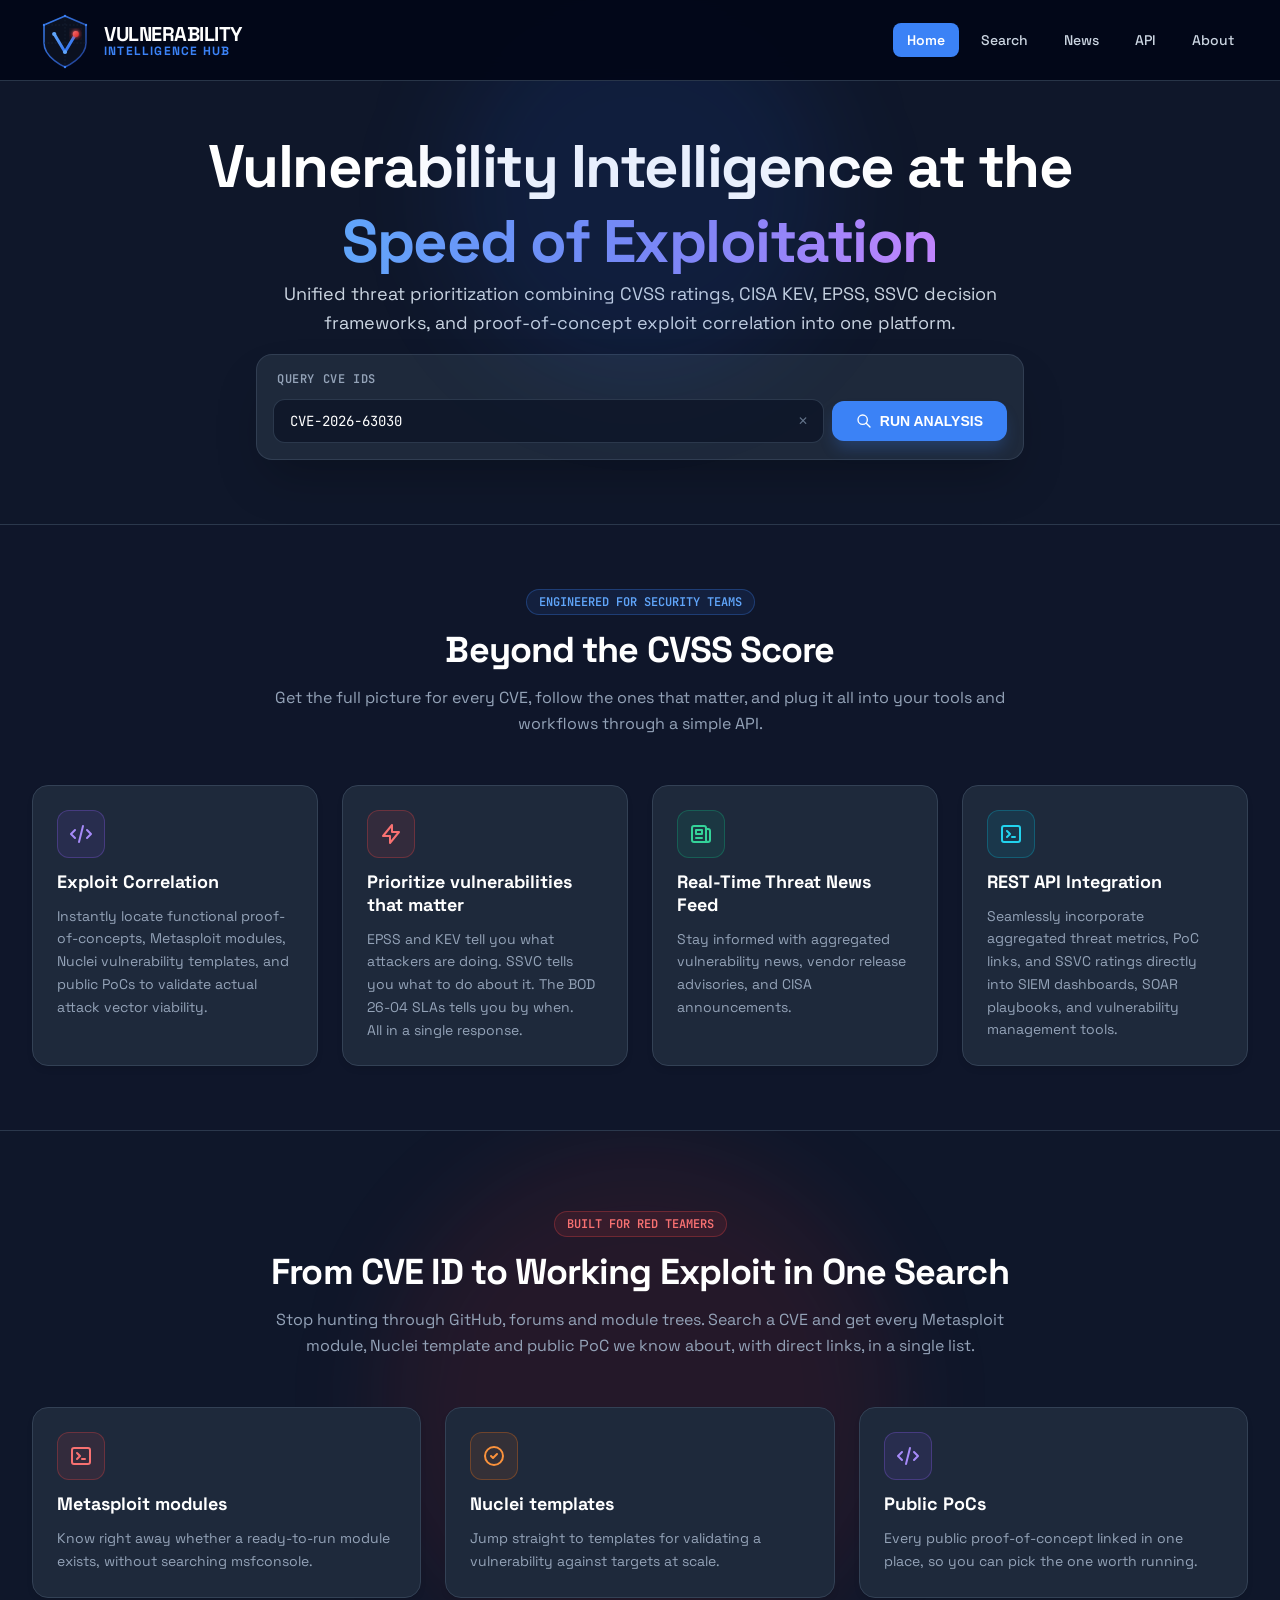
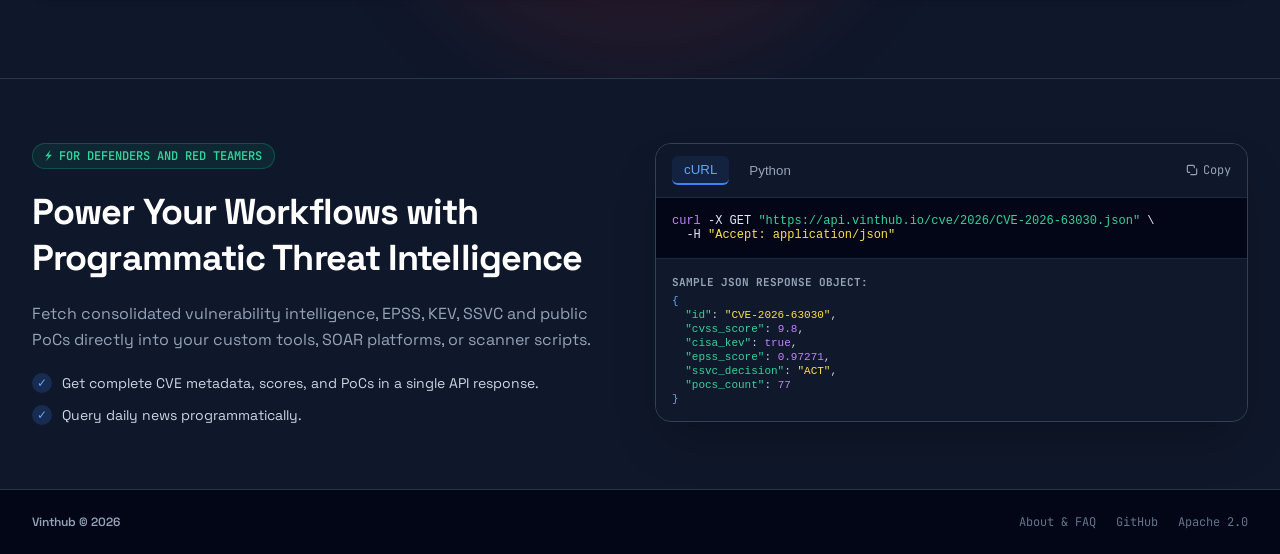
==== commit 70ba9d53: "Update index.html" ====
--- a/index.html
+++ b/index.html
@@ -32,7 +32,7 @@
 
                 <!-- Subtitle Benefits -->
                 <p class="hero-subtitle">
-                    Unified threat prioritization combining CVSS ratings, CISA KEV status, EPSS likelihood predictions, SSVC decision frameworks, and verified proof-of-concept exploit correlation into one platform.
+                    Unified threat prioritization combining CVSS ratings, CISA KEV, EPSS, SSVC decision frameworks, and proof-of-concept exploit correlation into one platform.
                 </p>
 
                 <!-- Interactive Quick Search Bar -->
@@ -264,4 +264,4 @@
     <!-- External Script -->
     <script src="script.js"></script>
 </body>
-</html>+</html>
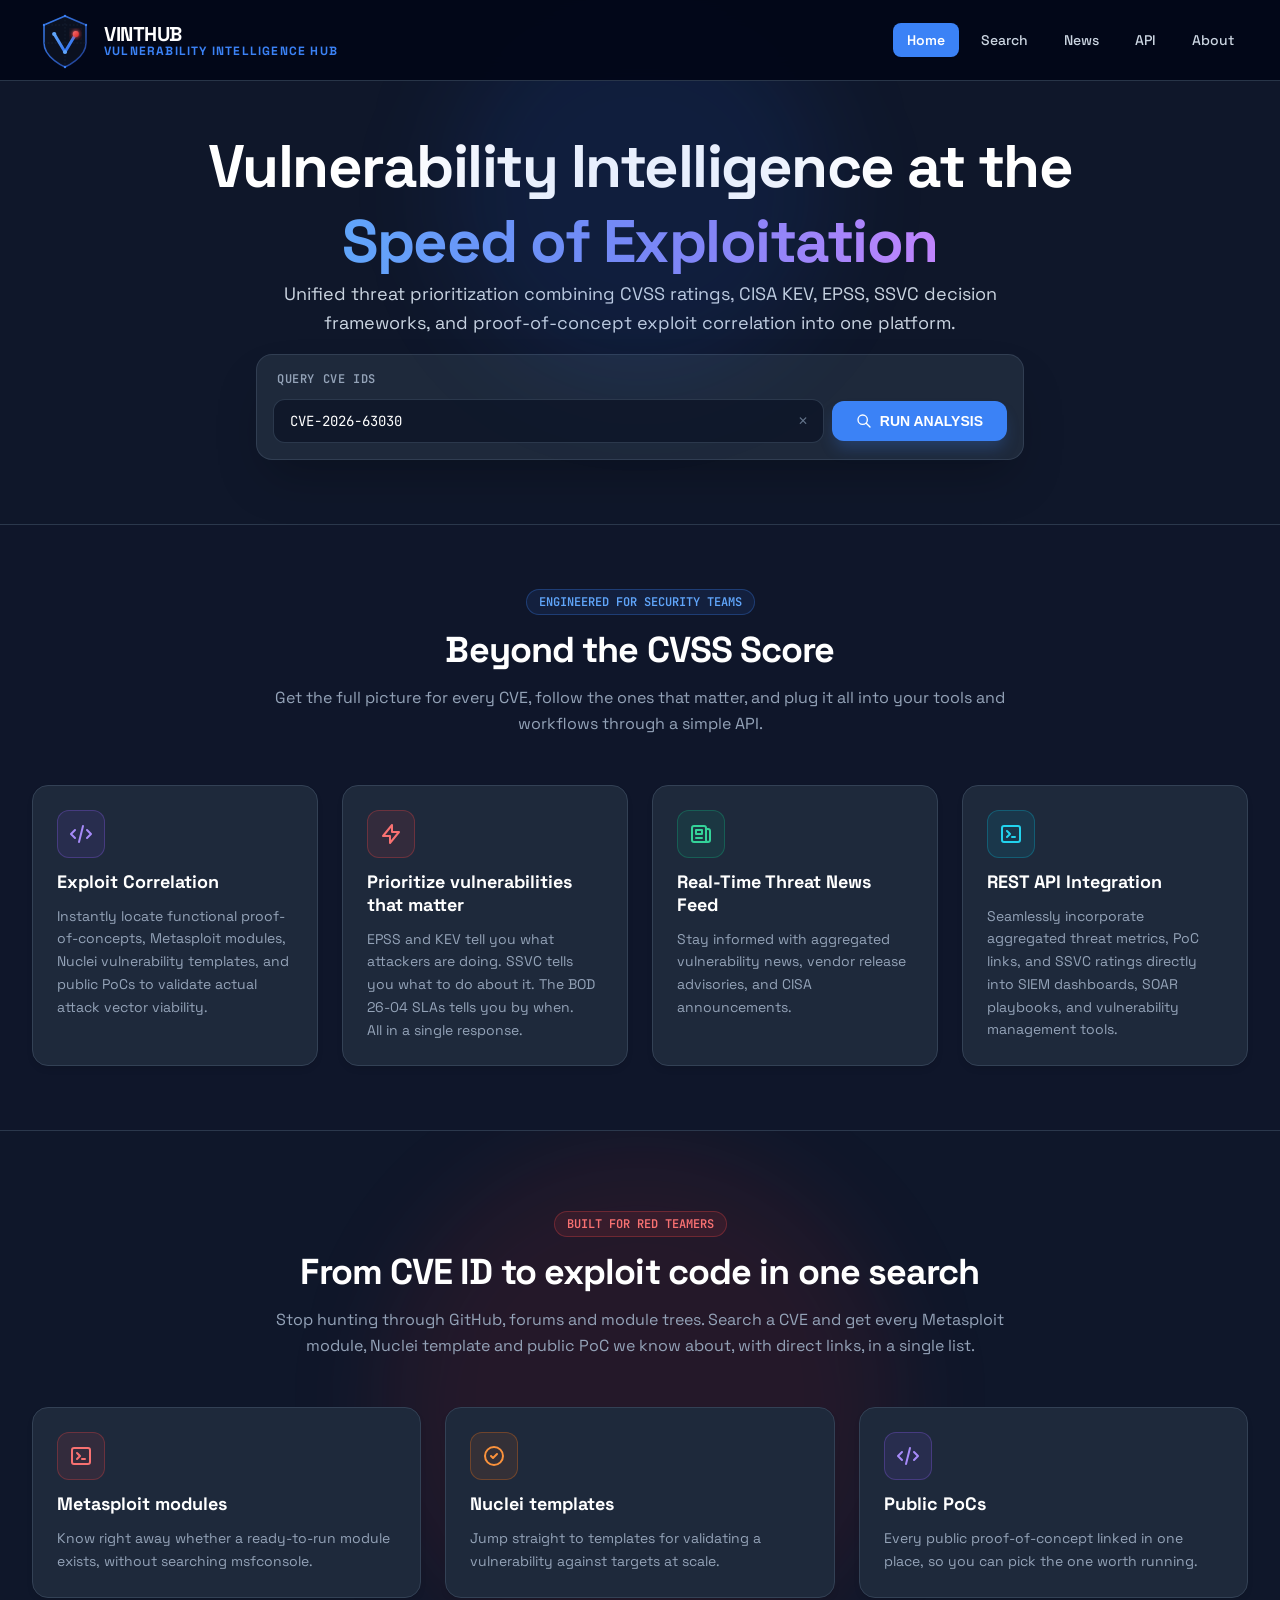
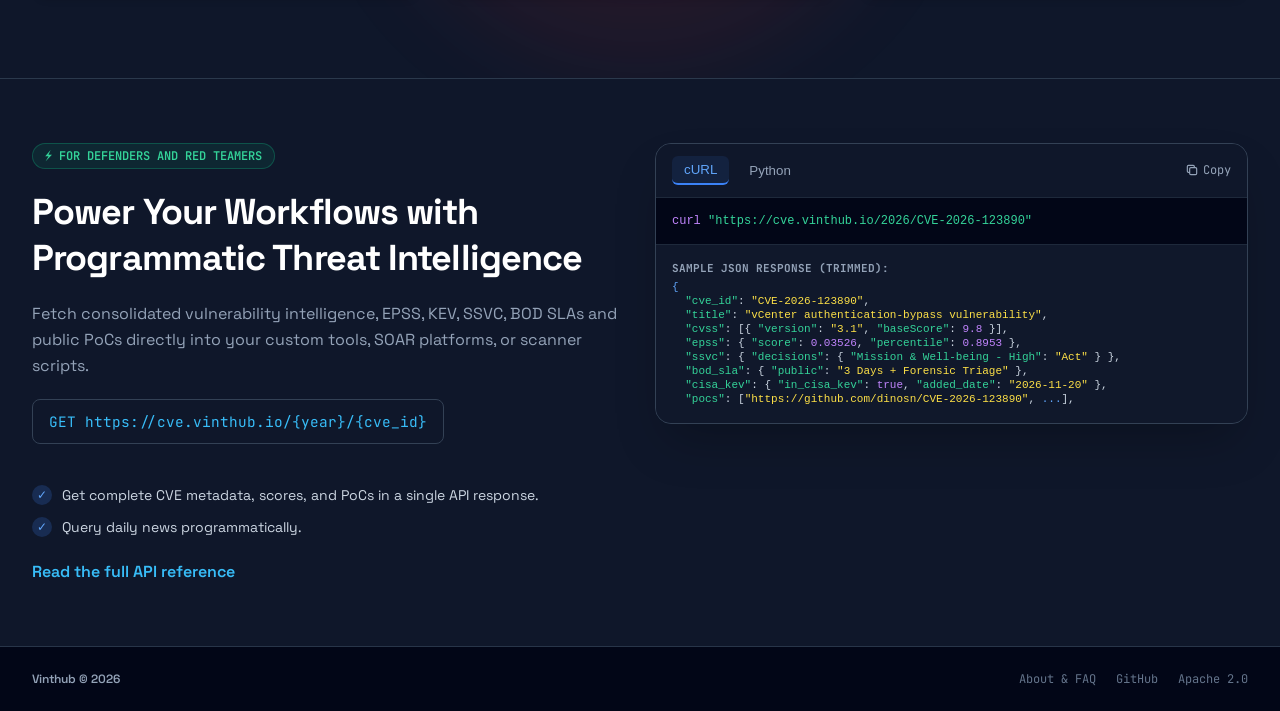
==== commit 879fc282: "Update index.html" ====
--- a/index.html
+++ b/index.html
@@ -133,7 +133,7 @@
                     </div>
 
                     <h2 class="section-title">
-                        From CVE ID to Working Exploit in One Search
+                        From CVE ID to exploit code in one search
                     </h2>
 
                     <p class="section-desc">
@@ -175,20 +175,24 @@
         <!-- REST API SECTION -->
         <section id="api-section" class="api-section">
             <div class="api-flex">
-                
+
                 <!-- Left Details -->
                 <div class="api-left">
                     <div class="pill-badge pill-emerald">
                         ⚡ FOR DEFENDERS AND RED TEAMERS
                     </div>
-                    
+
                     <h2 class="section-title">
                         Power Your Workflows with Programmatic Threat Intelligence
                     </h2>
 
                     <p class="section-desc">
-                        Fetch consolidated vulnerability intelligence, EPSS, KEV, SSVC and public PoCs directly into your custom tools, SOAR platforms, or scanner scripts.
+                        Fetch consolidated vulnerability intelligence, EPSS, KEV, SSVC, BOD SLAs and public PoCs directly into your custom tools, SOAR platforms, or scanner scripts.
                     </p>
+
+                    <div style="font-family: 'JetBrains Mono', monospace; font-size: 0.9rem; background: #0f172a; padding: 0.75rem 1rem; border-radius: 0.5rem; border: 1px solid var(--brand-border); display: inline-block; color: #38bdf8; margin-bottom: 1rem; max-width: 100%; overflow-x: auto;">
+                        GET https://cve.vinthub.io/{year}/{cve_id}
+                    </div>
 
                     <ul>
                         <li>
@@ -200,11 +204,15 @@
                             <span>Query daily news programmatically.</span>
                         </li>
                     </ul>
+
+                    <p style="margin-top: 1.5rem;">
+                        <a href="api.html" style="color: #38bdf8; font-weight: 600; text-decoration: none;">Read the full API reference</a>
+                    </p>
                 </div>
 
                 <!-- Right Code Snippet Box -->
                 <div class="api-right">
-                    
+
                     <!-- Code Snippet Header / Tabs -->
                     <div class="code-header">
                         <div class="code-tabs">
@@ -213,7 +221,7 @@
                         </div>
 
                         <button onclick="copyCodeSnippet()" class="copy-btn">
-                            <svg fill="none" stroke="currentColor" viewBox="0 0 24 24"><path stroke-linecap="round" stroke-linejoin="round" stroke-width="2" d="M8 16H6a2 2 0 01-2-2V6a2 2 0 012-2h8a2 2 0 012 2v2m-6 12h8a2 2 0 002-2v-8a2 2 0 00-2-h-8a2 2 0 00-2 2v8a2 2 0 002 2z"/></svg>
+                            <svg fill="none" stroke="currentColor" viewBox="0 0 24 24"><path stroke-linecap="round" stroke-linejoin="round" stroke-width="2" d="M8 16H6a2 2 0 01-2-2V6a2 2 0 012-2h8a2 2 0 012 2v2m-6 12h8a2 2 0 002-2v-8a2 2 0 00-2-2h-8a2 2 0 00-2 2v8a2 2 0 002 2z"/></svg>
                             <span id="copy-code-text">Copy</span>
                         </button>
                     </div>
@@ -221,33 +229,36 @@
                     <!-- Code Snippet Blocks -->
                     <div class="code-body">
                         <!-- cURL Snippet -->
-                        <pre id="code-curl"><code><span class="c-purple">curl</span> -X GET <span class="c-emerald">&quot;https://api.vinthub.io/cve/2026/CVE-2026-63030.json&quot;</span> \
-  -H <span class="c-amber">&quot;Accept: application/json&quot;</span></code></pre>
+                        <pre id="code-curl"><code><span class="c-purple">curl</span> <span class="c-emerald">&quot;https://cve.vinthub.io/2026/CVE-2026-123890&quot;</span></code></pre>
 
                         <!-- Python Snippet -->
                         <pre id="code-python" class="hidden"><code><span class="c-purple">import</span> requests
 
-cve_id = <span class="c-emerald">&quot;CVE-2026-63030&quot;</span>
-url = <span class="c-emerald">f&quot;https://api.vinthub.io/cve/{cve_id.split('-')[1]}/{cve_id}.json&quot;</span>
-
-response = requests.get(url)
-data = response.json()
-
-print(<span class="c-emerald">f&quot;SSVC Decision: {data['ssvc']['decision']}&quot;</span>)
-print(<span class="c-emerald">f&quot;EPSS Probability: {data['epss']['score']}&quot;</span>)
-print(<span class="c-emerald">f&quot;PoCs Found: {len(data['pocs'])}&quot;</span>)</code></pre>
+cve_id = <span class="c-emerald">&quot;CVE-2026-123890&quot;</span>
+year = cve_id.split(<span class="c-emerald">&quot;-&quot;</span>)[<span class="c-purple">1</span>]
+
+data = requests.get(<span class="c-emerald">f&quot;https://cve.vinthub.io/{year}/{cve_id}&quot;</span>).json()
+
+print(data[<span class="c-emerald">&quot;title&quot;</span>])
+print(<span class="c-emerald">&quot;EPSS:&quot;</span>, data[<span class="c-emerald">&quot;epss&quot;</span>][<span class="c-emerald">&quot;score&quot;</span>])
+print(<span class="c-emerald">&quot;In CISA KEV:&quot;</span>, data[<span class="c-emerald">&quot;cisa_kev&quot;</span>][<span class="c-emerald">&quot;in_cisa_kev&quot;</span>])
+print(<span class="c-emerald">&quot;BOD SLA:&quot;</span>, data[<span class="c-emerald">&quot;bod_sla&quot;</span>][<span class="c-emerald">&quot;public&quot;</span>])
+print(<span class="c-emerald">&quot;PoCs found:&quot;</span>, len(data[<span class="c-emerald">&quot;pocs&quot;</span>]))</code></pre>
                     </div>
 
                     <!-- JSON Sample Response Box -->
                     <div class="json-sample">
-                        <div class="json-sample-title">SAMPLE JSON RESPONSE OBJECT:</div>
+                        <div class="json-sample-title">SAMPLE JSON RESPONSE (TRIMMED):</div>
                         <div class="json-sample-content custom-scrollbar"><code><span class="c-blue">{</span>
-  <span class="c-emerald">&quot;id&quot;</span>: <span class="c-amber">&quot;CVE-2026-63030&quot;</span>,
-  <span class="c-emerald">&quot;cvss_score&quot;</span>: <span class="c-purple">9.8</span>,
-  <span class="c-emerald">&quot;cisa_kev&quot;</span>: <span class="c-purple">true</span>,
-  <span class="c-emerald">&quot;epss_score&quot;</span>: <span class="c-purple">0.97271</span>,
-  <span class="c-emerald">&quot;ssvc_decision&quot;</span>: <span class="c-amber">&quot;ACT&quot;</span>,
-  <span class="c-emerald">&quot;pocs_count&quot;</span>: <span class="c-purple">77</span>
+  <span class="c-emerald">&quot;cve_id&quot;</span>: <span class="c-amber">&quot;CVE-2026-123890&quot;</span>,
+  <span class="c-emerald">&quot;title&quot;</span>: <span class="c-amber">&quot;vCenter authentication-bypass vulnerability&quot;</span>,
+  <span class="c-emerald">&quot;cvss&quot;</span>: [{ <span class="c-emerald">&quot;version&quot;</span>: <span class="c-amber">&quot;3.1&quot;</span>, <span class="c-emerald">&quot;baseScore&quot;</span>: <span class="c-purple">9.8</span> }],
+  <span class="c-emerald">&quot;epss&quot;</span>: { <span class="c-emerald">&quot;score&quot;</span>: <span class="c-purple">0.03526</span>, <span class="c-emerald">&quot;percentile&quot;</span>: <span class="c-purple">0.8953</span> },
+  <span class="c-emerald">&quot;ssvc&quot;</span>: { <span class="c-emerald">&quot;decisions&quot;</span>: { <span class="c-emerald">&quot;Mission &amp; Well-being - High&quot;</span>: <span class="c-amber">&quot;Act&quot;</span> } },
+  <span class="c-emerald">&quot;bod_sla&quot;</span>: { <span class="c-emerald">&quot;public&quot;</span>: <span class="c-amber">&quot;3 Days + Forensic Triage&quot;</span> },
+  <span class="c-emerald">&quot;cisa_kev&quot;</span>: { <span class="c-emerald">&quot;in_cisa_kev&quot;</span>: <span class="c-purple">true</span>, <span class="c-emerald">&quot;added_date&quot;</span>: <span class="c-amber">&quot;2026-11-20&quot;</span> },
+  <span class="c-emerald">&quot;pocs&quot;</span>: [<span class="c-amber">&quot;https://github.com/dinosn/CVE-2026-123890&quot;</span>, <span class="c-blue">...</span>],
+  <span class="c-blue">...</span>
 <span class="c-blue">}</span></code></div>
                     </div>
 
--- a/style.css
+++ b/style.css
@@ -14,7 +14,7 @@
     --brand-high: #dc2626;
     --brand-medium: #f97316;
     --brand-low: #eab308;
-    --brand-none: #38bdf8;
+    --brand-none: #7a7e80;
     
     --accent: var(--brand-accent);
     --text-muted: #94a3b8;
@@ -129,6 +129,21 @@
     margin-top: -0.25rem;
 }
 
+#dashboard {
+    width: 100%;
+    max-width: 1400px;
+    margin: 2rem auto;
+    padding: 0 2rem;
+    box-sizing: border-box;
+}
+
+.day-summary-box {
+    width: 100% !important;
+    min-width: 0;
+    max-width: 100%;
+    box-sizing: border-box;
+}
+
 nav.main-nav {
     display: flex;
     align-items: center;
@@ -147,6 +162,7 @@
     color: #ffffff;
     background-color: rgba(51, 65, 85, 0.6);
 }
+
 .nav-link.active-nav {
     background-color: var(--brand-accent);
     color: #ffffff;
@@ -431,6 +447,10 @@
 .btn-link { background: var(--brand-purple); color: white; }
 .toolbar button:hover { filter: brightness(1.2); transform: translateY(-1px); }
 
+button.filter-pill {
+    font-family: inherit;
+}
+
 .btn-action { 
     font-size: 10px; 
     padding: 5px 8px; 
@@ -448,7 +468,7 @@
 .btn-nvd { background: #475569; color: white; }
 .btn-cve { background: #312e81; color: #c7d2fe; }
 .btn-kev-link { background: #7f1d1d; color: #fecaca; }
-.btn-action:hover { transform: translateY(-2px); box-shadow: 0 4px 6px rgba(0,0,0,0.3); }
+.btn-action:hover { transform: translateY(-1px); box-shadow: 0 4px 6px rgba(0,0,0,0.3); }
 
 .no-break { word-break: normal; overflow-wrap: normal; hyphens: none; }
 
@@ -487,6 +507,7 @@
 .sev-HIGH { background: var(--brand-high); color: #FFF; }
 .sev-MEDIUM { background: var(--brand-medium); color: #FFF; }
 .sev-LOW { background: var(--brand-low); }
+.sev-INFO { background: #60a5fa; color: #FFF; }
 .sev-N\/A, .sev-UNKNOWN, .sev-UNDEFINED { background: var(--brand-none); }
 
 .ssvc-T { background: var(--brand-low);}
@@ -989,12 +1010,16 @@
 .label { color: #94a3b8; font-size: 0.75rem; text-transform: uppercase; letter-spacing: 0.05em; margin-bottom: 0.5rem; display: block; font-weight: 700; }
 .value { font-size: 1.1rem; font-weight: 600; }
 .hero-id { font-size: 2.5rem; font-weight: 800; color: var(--brand-accent); margin: 0; }
+a.hero-id:hover {
+  color: #f1f5f9;
+}
+
 .badge-large { padding: 8px 16px; border-radius: 6px; font-weight: 800; font-size: 1rem; display: inline-block; margin-top: 10px; text-transform: uppercase; }
 
 .vector-box { background: #0f172a; padding: 12px; border-radius: 6px; font-family: 'JetBrains Mono', monospace; font-size: 0.85rem; color: #94a3b8; border: 1px solid var(--brand-border); word-break: break-all; margin-top: 10px; }
 
 .metrics-grid-cvss { display: grid; grid-template-columns: repeat(auto-fill, minmax(190px, 1fr)); gap: 10px; margin-top: 15px; }
-.metrics-grid { display: grid; grid-template-columns: repeat(auto-fill, minmax(80px, 1fr)); gap: 10px; margin-top: 15px; }
+.metrics-grid { display: grid; grid-template-columns: repeat(auto-fill, minmax(90px, 1fr)); gap: 10px; margin-top: 15px; }
 .metric-item { background: rgba(0,0,0,0.2); padding: 8px; border-radius: 4px; border-left: 3px solid var(--brand-accent); }
 .metric-label { font-size: 10px; color: #94a3b8; text-transform: uppercase; }
 .metric-val { font-size: 12px; font-weight: bold; }
@@ -1239,4 +1264,75 @@
     display: flex;
     flex-direction: column;
     gap: 1.5rem;
-}+}
+
+/* SSVC Branching Diagram inside span-1 card */
+.ssvc-diagram {
+    --ssvc-arrow-length: 24px;
+    --ssvc-vertical-gap: 8px;
+
+    position: relative;
+    display: flex;
+    align-items: center;
+    justify-content: space-between;
+    gap: var(--ssvc-arrow-length);
+    padding: 10px 8px;
+    margin-top: 10px;
+    background: rgba(15, 23, 42, 0.55);
+    border: 1px solid var(--brand-border);
+    border-radius: 6px;
+    overflow: hidden;
+}
+
+.ssvc-source {
+    font-size: 0.75rem;
+    font-weight: 700;
+    line-height: 1.25;
+    color: #f8fafc;
+    flex-shrink: 0;
+    z-index: 1;
+}
+
+.ssvc-targets {
+    display: flex;
+    flex-direction: column;
+    gap: var(--ssvc-vertical-gap);
+    flex-shrink: 0;
+    z-index: 1;
+}
+
+.ssvc-branch {
+    display: flex;
+    align-items: center;
+    justify-content: space-between;
+    gap: 6px;
+    min-width: 102px;
+}
+
+.ssvc-level {
+    font-size: 0.75rem;
+    font-weight: 600;
+    color: #e2e8f0;
+}
+
+.ssvc-decision-badge {
+    min-width: 52px;
+    text-align: center;
+}
+
+.ssvc-arrow-layer {
+    position: absolute;
+    inset: 0;
+    width: 100%;
+    height: 100%;
+    pointer-events: none;
+    overflow: visible;
+    color: #94a3b8;
+}
+
+.ssvc-arrow-path {
+    fill: none;
+    stroke: currentColor;
+    stroke-width: 1.5;
+    stroke-linecap: round;
+}
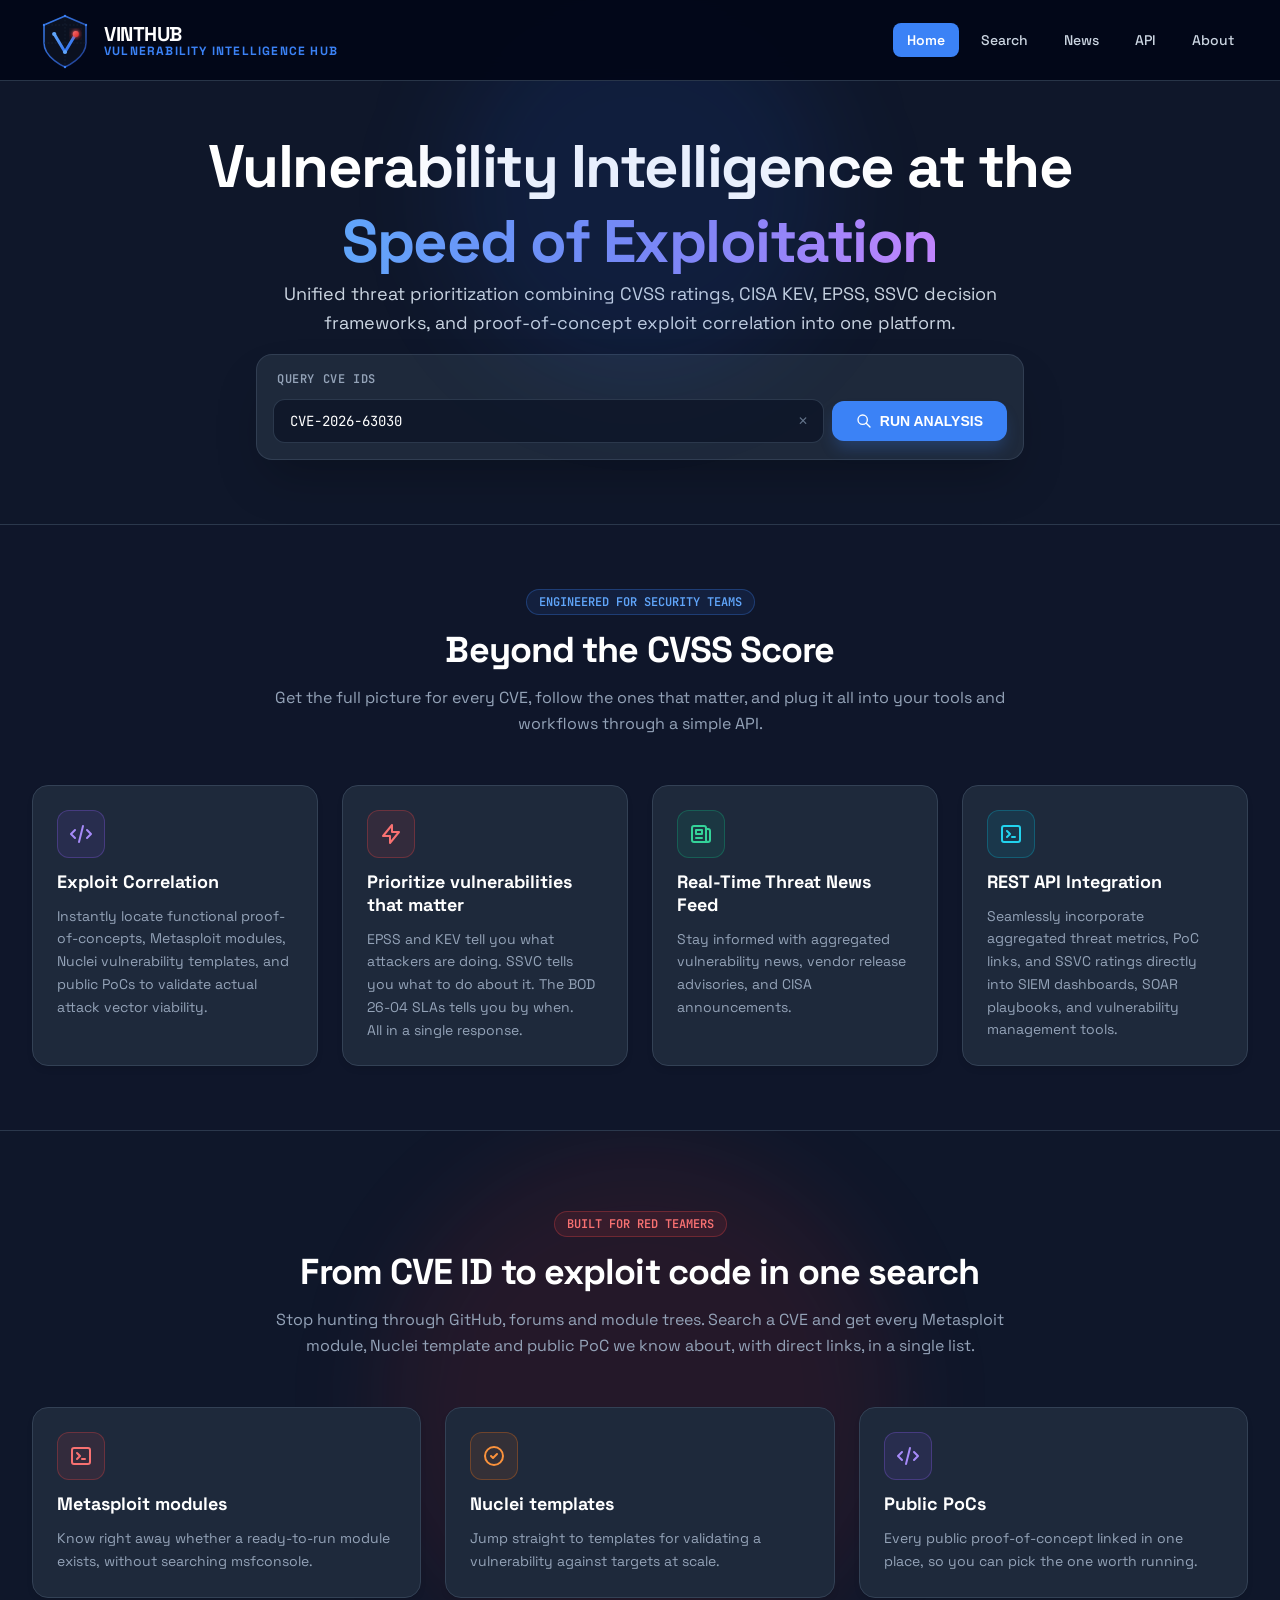
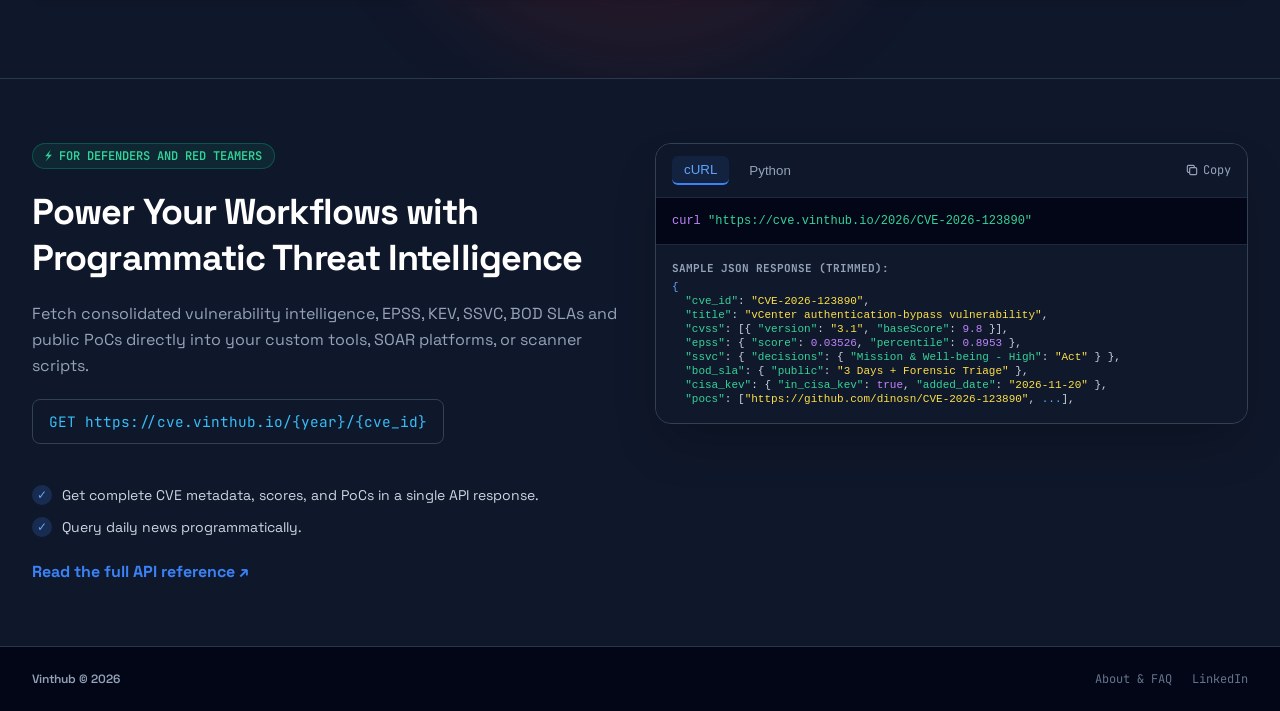
==== commit 78de6f34: "Update index.html" ====
--- a/index.html
+++ b/index.html
@@ -206,7 +206,7 @@
                     </ul>
 
                     <p style="margin-top: 1.5rem;">
-                        <a href="api.html" style="color: #38bdf8; font-weight: 600; text-decoration: none;">Read the full API reference</a>
+                        <a href="api.html" class="hero-id" style="font-size: 1.0rem; text-decoration: none;">Read the full API reference ↗</a>
                     </p>
                 </div>
 
--- a/style.css
+++ b/style.css
@@ -1282,6 +1282,7 @@
     border: 1px solid var(--brand-border);
     border-radius: 6px;
     overflow: hidden;
+    min-width: 235px;
 }
 
 .ssvc-source {
